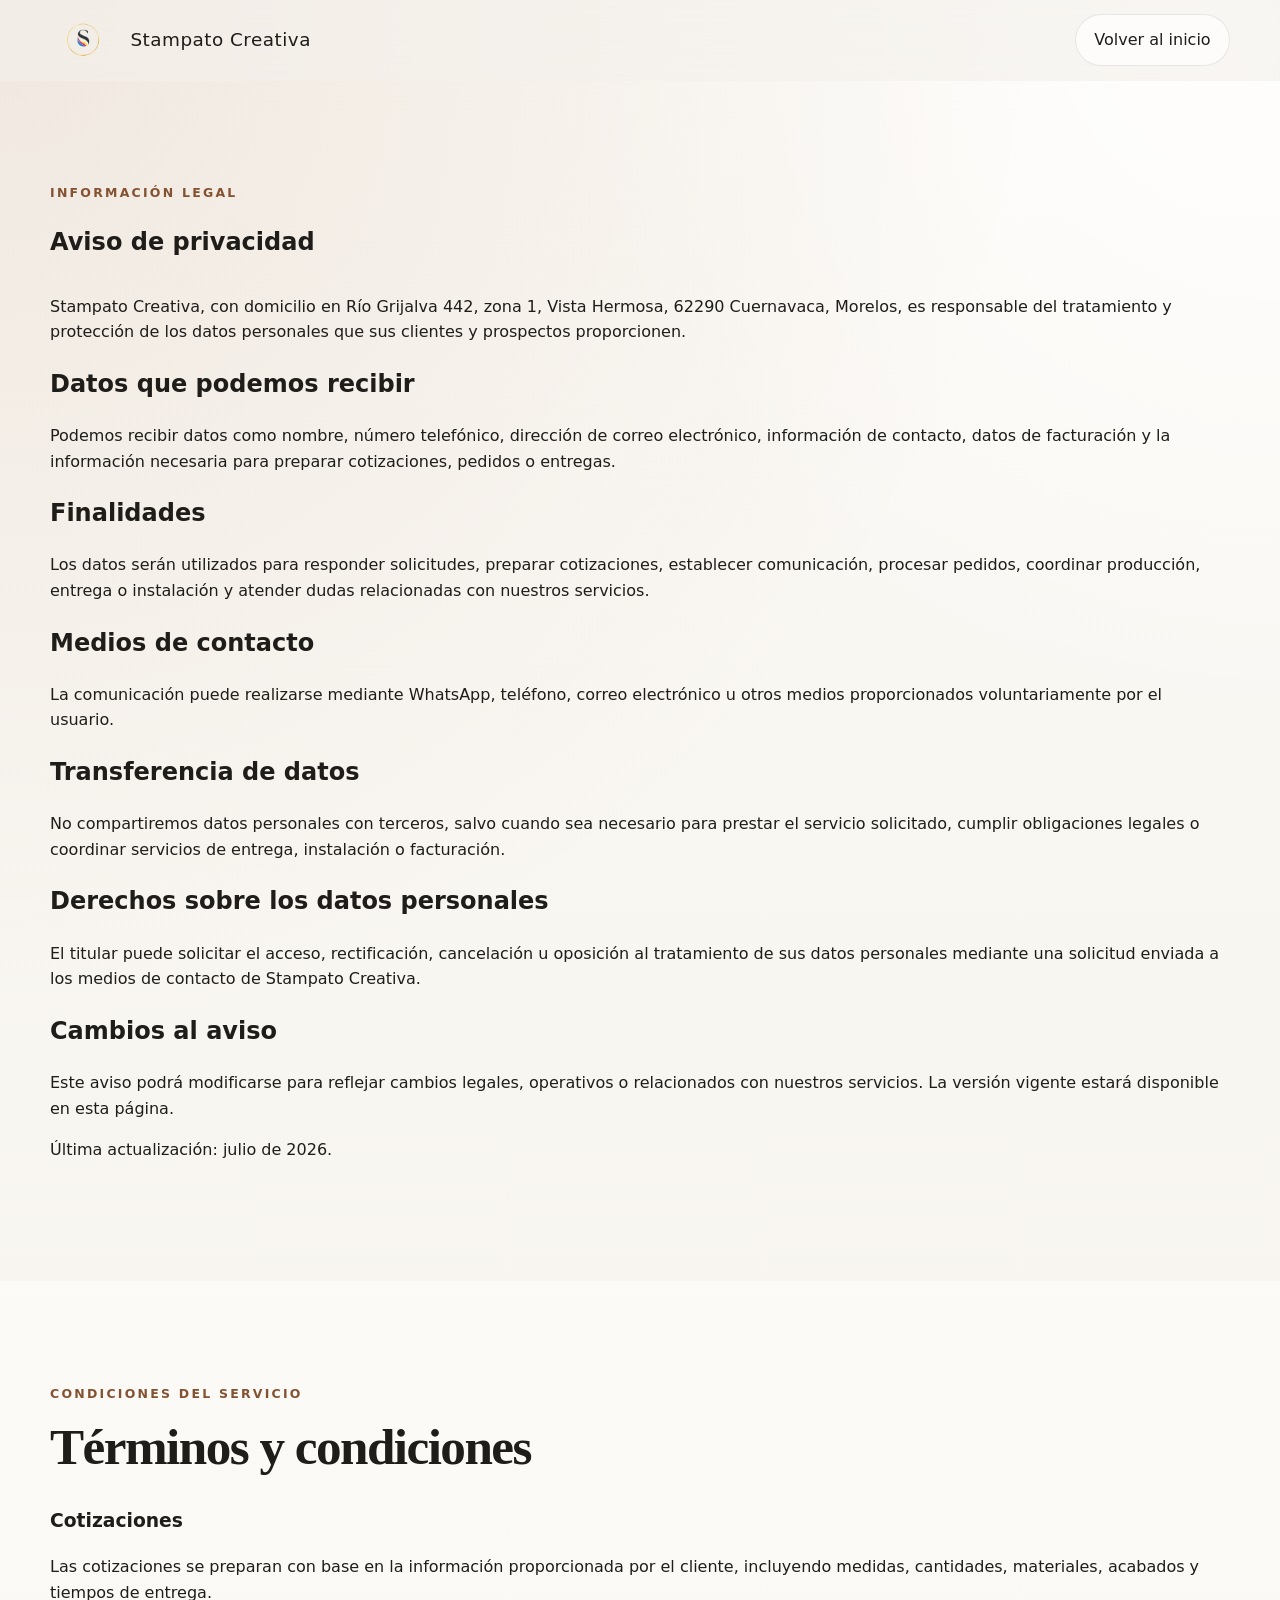
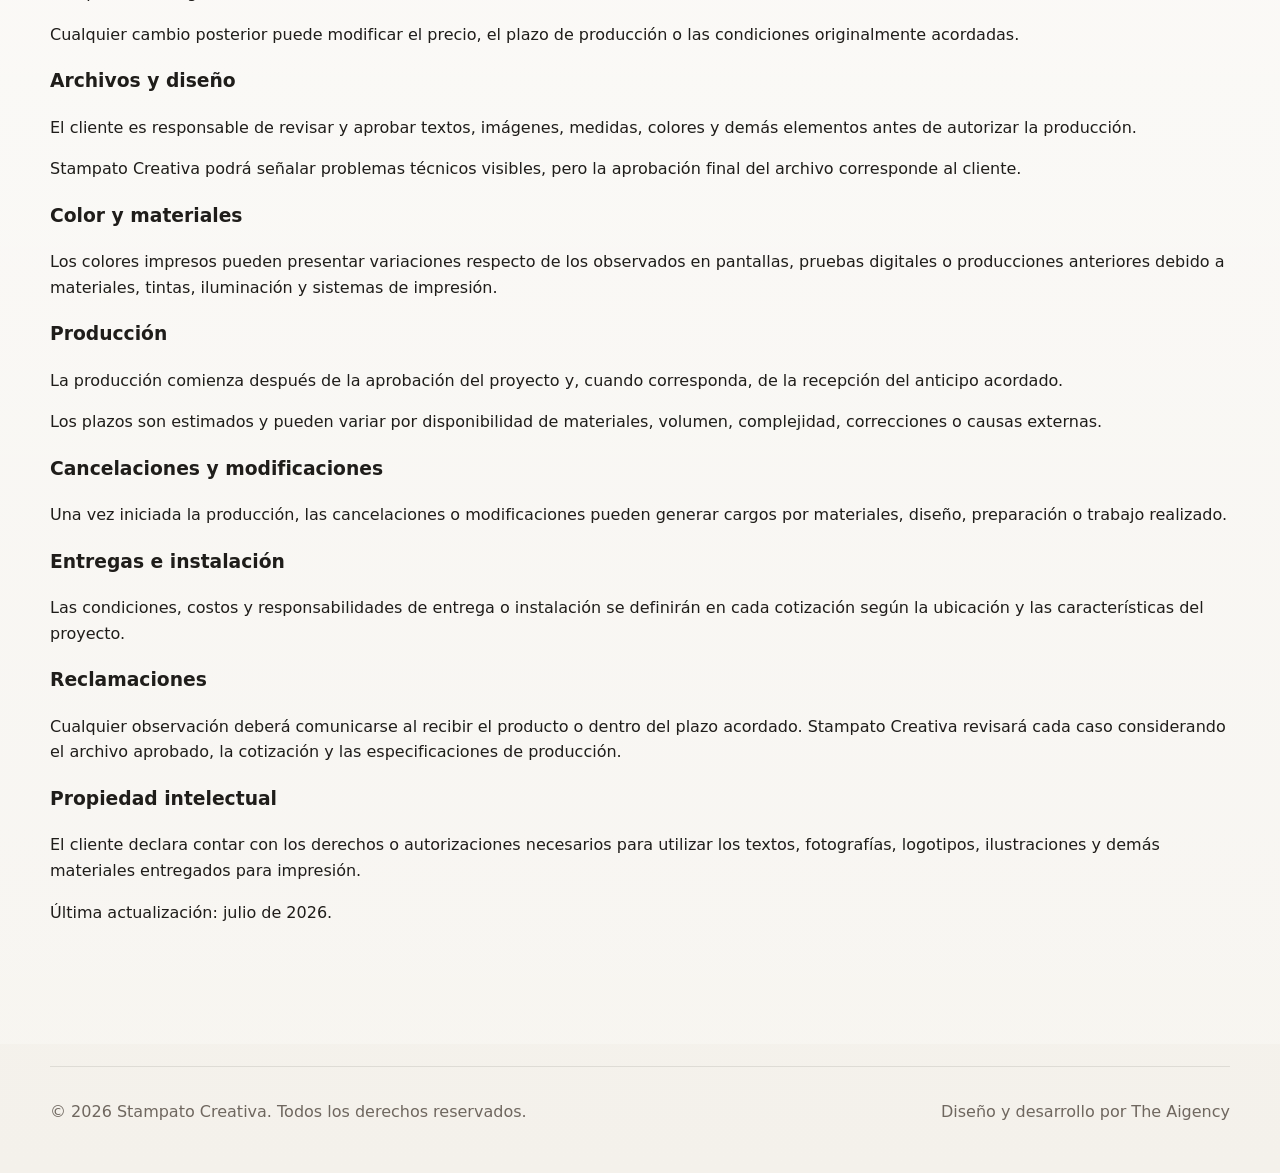
==== legal.html @ fe51afe5 "Mejora contenido visual y agrega página legal - Actualiza textos de servicios, galería, proceso, ven" ====
<!DOCTYPE html>
<html lang="es">
<head>
  <meta charset="UTF-8">
  <meta name="viewport" content="width=device-width, initial-scale=1.0">

  <meta
    name="description"
    content="Aviso de privacidad y términos y condiciones de Stampato Creativa."
  >

  <title>Aviso legal | Stampato Creativa</title>

  <link rel="stylesheet" href="css/styles.css">
</head>

<body>
  <header class="site-header">
    <div class="container header__inner">
      <a class="brand" href="index.html" aria-label="Volver al inicio">
        <img
          class="brand__logo"
          src="images/logo_trans.png"
          alt="Stampato Creativa"
        >
        <span class="brand__text">Stampato Creativa</span>
      </a>

      <a class="button button--ghost" href="index.html">
        Volver al inicio
      </a>
    </div>
  </header>

  <main id="contenido">
    <section class="section" id="privacidad">
      <div class="container">
        <div class="section-heading">
          <p class="eyebrow">Información legal</p>
          <h1>Aviso de privacidad</h1>
        </div>

        <div class="legal-content">
          <p>
            Stampato Creativa, con domicilio en Río Grijalva 442,
            zona 1, Vista Hermosa, 62290 Cuernavaca, Morelos,
            es responsable del tratamiento y protección de los datos
            personales que sus clientes y prospectos proporcionen.
          </p>

          <h2>Datos que podemos recibir</h2>

          <p>
            Podemos recibir datos como nombre, número telefónico,
            dirección de correo electrónico, información de contacto,
            datos de facturación y la información necesaria para preparar
            cotizaciones, pedidos o entregas.
          </p>

          <h2>Finalidades</h2>

          <p>
            Los datos serán utilizados para responder solicitudes,
            preparar cotizaciones, establecer comunicación, procesar pedidos,
            coordinar producción, entrega o instalación y atender dudas
            relacionadas con nuestros servicios.
          </p>

          <h2>Medios de contacto</h2>

          <p>
            La comunicación puede realizarse mediante WhatsApp, teléfono,
            correo electrónico u otros medios proporcionados voluntariamente
            por el usuario.
          </p>

          <h2>Transferencia de datos</h2>

          <p>
            No compartiremos datos personales con terceros, salvo cuando sea
            necesario para prestar el servicio solicitado, cumplir obligaciones
            legales o coordinar servicios de entrega, instalación o facturación.
          </p>

          <h2>Derechos sobre los datos personales</h2>

          <p>
            El titular puede solicitar el acceso, rectificación, cancelación
            u oposición al tratamiento de sus datos personales mediante una
            solicitud enviada a los medios de contacto de Stampato Creativa.
          </p>

          <h2>Cambios al aviso</h2>

          <p>
            Este aviso podrá modificarse para reflejar cambios legales,
            operativos o relacionados con nuestros servicios. La versión
            vigente estará disponible en esta página.
          </p>

          <p>
            Última actualización: julio de 2026.
          </p>
        </div>
      </div>
    </section>

    <section class="section section--soft" id="terminos">
      <div class="container">
        <div class="section-heading">
          <p class="eyebrow">Condiciones del servicio</p>
          <h2>Términos y condiciones</h2>
        </div>

        <div class="legal-content">
          <h3>Cotizaciones</h3>

          <p>
            Las cotizaciones se preparan con base en la información
            proporcionada por el cliente, incluyendo medidas, cantidades,
            materiales, acabados y tiempos de entrega.
          </p>

          <p>
            Cualquier cambio posterior puede modificar el precio,
            el plazo de producción o las condiciones originalmente acordadas.
          </p>

          <h3>Archivos y diseño</h3>

          <p>
            El cliente es responsable de revisar y aprobar textos, imágenes,
            medidas, colores y demás elementos antes de autorizar la producción.
          </p>

          <p>
            Stampato Creativa podrá señalar problemas técnicos visibles,
            pero la aprobación final del archivo corresponde al cliente.
          </p>

          <h3>Color y materiales</h3>

          <p>
            Los colores impresos pueden presentar variaciones respecto de
            los observados en pantallas, pruebas digitales o producciones
            anteriores debido a materiales, tintas, iluminación y sistemas
            de impresión.
          </p>

          <h3>Producción</h3>

          <p>
            La producción comienza después de la aprobación del proyecto
            y, cuando corresponda, de la recepción del anticipo acordado.
          </p>

          <p>
            Los plazos son estimados y pueden variar por disponibilidad
            de materiales, volumen, complejidad, correcciones o causas externas.
          </p>

          <h3>Cancelaciones y modificaciones</h3>

          <p>
            Una vez iniciada la producción, las cancelaciones o modificaciones
            pueden generar cargos por materiales, diseño, preparación o trabajo
            realizado.
          </p>

          <h3>Entregas e instalación</h3>

          <p>
            Las condiciones, costos y responsabilidades de entrega o instalación
            se definirán en cada cotización según la ubicación y las
            características del proyecto.
          </p>

          <h3>Reclamaciones</h3>

          <p>
            Cualquier observación deberá comunicarse al recibir el producto
            o dentro del plazo acordado. Stampato Creativa revisará cada caso
            considerando el archivo aprobado, la cotización y las especificaciones
            de producción.
          </p>

          <h3>Propiedad intelectual</h3>

          <p>
            El cliente declara contar con los derechos o autorizaciones
            necesarios para utilizar los textos, fotografías, logotipos,
            ilustraciones y demás materiales entregados para impresión.
          </p>

          <p>
            Última actualización: julio de 2026.
          </p>
        </div>
      </div>
    </section>
  </main>

  <footer class="site-footer">
    <div class="container footer__inner">
      <p>© 2026 Stampato Creativa. Todos los derechos reservados.</p>

      <p class="footer__credit">
        Diseño y desarrollo por The Aigency
      </p>
    </div>
  </footer>
</body>
</html>
---- css/styles.css ----
:root {
  --bg: #f4f1eb;
  --surface: rgba(255, 255, 255, 0.76);
  --surface-strong: #ffffff;
  --surface-soft: #efe9df;
  --text: #1f1d1a;
  --muted: #6f675f;
  --border: rgba(31, 29, 26, 0.1);
  --accent: #a36d45;
  --accent-strong: #845231;
  --shadow: 0 18px 45px rgba(25, 21, 17, 0.1);
  --radius-lg: 28px;
  --radius-md: 20px;
  --radius-sm: 14px;
  --container: 1180px;
  --transition: 220ms ease;
}

* {
  box-sizing: border-box;
}

html {
  scroll-behavior: smooth;
}

body {
  margin: 0;
  font-family: system-ui, -apple-system, BlinkMacSystemFont, 'Segoe UI', sans-serif;
  color: var(--text);
  background:
    radial-gradient(circle at top left, rgba(163, 109, 69, 0.12), transparent 34%),
    radial-gradient(circle at top right, rgba(255, 255, 255, 0.85), transparent 24%),
    linear-gradient(180deg, #fbf9f5 0%, var(--bg) 100%);
  line-height: 1.6;
  text-rendering: optimizeLegibility;
}

img {
  display: block;
  max-width: 100%;
}

a {
  color: inherit;
  text-decoration: none;
}

button,
a {
  -webkit-tap-highlight-color: transparent;
}

button {
  font: inherit;
}

.container {
  width: min(100% - 2rem, var(--container));
  margin-inline: auto;
}

.section {
  padding: clamp(4.5rem, 8vw, 7rem) 0;
}

.section--soft {
  background: linear-gradient(180deg, rgba(255, 255, 255, 0.5), rgba(255, 255, 255, 0.28));
}

.skip-link {
  position: absolute;
  left: 1rem;
  top: 1rem;
  padding: 0.75rem 1rem;
  background: var(--text);
  color: #fff;
  border-radius: 999px;
  transform: translateY(-180%);
  transition: transform var(--transition);
  z-index: 1000;
}

.skip-link:focus {
  transform: translateY(0);
}

.site-header {
  position: sticky;
  top: 0;
  z-index: 50;
  backdrop-filter: blur(16px);
  background: rgba(244, 241, 235, 0.6);
  border-bottom: 1px solid transparent;
  transition: background var(--transition), border-color var(--transition), box-shadow var(--transition);
}

.site-header.is-scrolled {
  background: rgba(247, 244, 239, 0.9);
  border-bottom-color: var(--border);
  box-shadow: 0 8px 24px rgba(25, 21, 17, 0.06);
}

.header__inner {
  min-height: 5rem;
  display: flex;
  align-items: center;
  justify-content: space-between;
  gap: 1rem;
}

.brand {
  display: inline-flex;
  align-items: center;
  gap: 0.9rem;
  font-weight: 700;
  letter-spacing: 0.03em;
}

.brand__mark {
  width: 2.75rem;
  aspect-ratio: 1;
  display: grid;
  place-items: center;
  border-radius: 50%;
  background: var(--text);
  color: #fff;
  font-size: 0.85rem;
}

.brand__text {
  font-size: 1.15rem;
  font-weight: 400;
}

.brand__logo {
  height: 2.75rem;
  width: auto;
  object-fit: contain;
}

.menu-toggle {
  display: none;
  width: 3rem;
  height: 3rem;
  border: 1px solid var(--border);
  border-radius: 50%;
  background: var(--surface-strong);
  align-items: center;
  justify-content: center;
  gap: 0.25rem;
  flex-direction: column;
  box-shadow: var(--shadow);
  cursor: pointer;
}

.menu-toggle__line {
  width: 1rem;
  height: 2px;
  background: var(--text);
  border-radius: 999px;
}

.site-nav {
  display: flex;
  align-items: center;
  gap: 1rem;
}

.site-nav__list {
  display: flex;
  align-items: center;
  gap: 1.2rem;
  list-style: none;
  margin: 0;
  padding: 0;
}

.site-nav__list a {
  position: relative;
  color: var(--muted);
  font-size: 0.95rem;
  transition: color var(--transition);
}

.site-nav__list a::after {
  content: '';
  position: absolute;
  left: 0;
  bottom: -0.35rem;
  width: 100%;
  height: 2px;
  background: var(--accent);
  transform: scaleX(0);
  transform-origin: left;
  transition: transform var(--transition);
}

.site-nav__list a:hover,
.site-nav__list a:focus-visible {
  color: var(--text);
}

.site-nav__list a:hover::after,
.site-nav__list a:focus-visible::after {
  transform: scaleX(1);
}

.hero__grid {
  display: grid;
  grid-template-columns: minmax(0, 1.05fr) minmax(320px, 0.95fr);
  gap: clamp(2rem, 5vw, 4rem);
  align-items: center;
}

.hero__content {
  padding: clamp(1rem, 2vw, 2rem) 0;
}

.eyebrow {
  margin: 0 0 1rem;
  font-size: 0.78rem;
  font-weight: 700;
  letter-spacing: 0.18em;
  text-transform: uppercase;
  color: var(--accent-strong);
}

.hero__title,
.section-heading h2,
.contact-card h2 {
  margin: 0;
  font-family: 'Iowan Old Style', 'Palatino Linotype', 'Book Antiqua', Georgia, serif;
  font-weight: 600;
  line-height: 1.06;
  letter-spacing: -0.03em;
}

.hero__title {
  font-size: clamp(3rem, 6vw, 5.5rem);
  max-width: 10ch;
}

.hero__lead {
  max-width: 34rem;
  margin: 1.4rem 0 0;
  font-size: clamp(1.02rem, 1.6vw, 1.2rem);
  color: var(--muted);
}

.hero__actions {
  display: flex;
  flex-wrap: wrap;
  gap: 0.85rem;
  margin-top: 2rem;
}

.hero__meta {
  display: flex;
  flex-wrap: wrap;
  gap: 0.75rem;
  list-style: none;
  margin: 2rem 0 0;
  padding: 0;
}

.hero__meta li {
  padding: 0.7rem 1rem;
  border-radius: 999px;
  border: 1px solid var(--border);
  background: rgba(255, 255, 255, 0.6);
  color: var(--muted);
  font-size: 0.92rem;
}

.hero__visual {
  position: relative;
}

.hero-visual__frame {
  position: relative;
  padding: 1rem;
  border-radius: var(--radius-lg);
  background: linear-gradient(180deg, rgba(255, 255, 255, 0.95), rgba(255, 255, 255, 0.68));
  border: 1px solid var(--border);
  box-shadow: var(--shadow);
}

.hero-visual__frame .media {
  aspect-ratio: 9 / 16;
  min-height: 0;
}

.hero-visual__label,
.hero-visual__chip {
  position: absolute;
  left: 2rem;
  right: 2rem;
  max-width: 22rem;
  backdrop-filter: blur(12px);
  background: rgba(255, 255, 255, 0.84);
  border: 1px solid var(--border);
  box-shadow: 0 18px 40px rgba(25, 21, 17, 0.1);
}

.hero-visual__label {
  top: 2rem;
  padding: 1rem 1.15rem;
  border-radius: 18px;
}

.hero-visual__label span {
  display: block;
  font-size: 0.76rem;
  text-transform: uppercase;
  letter-spacing: 0.18em;
  color: var(--accent-strong);
}

.hero-visual__label strong {
  display: block;
  margin-top: 0.5rem;
  font-size: 1rem;
}

.hero-visual__chip {
  bottom: 2rem;
  width: fit-content;
  padding: 0.9rem 1rem;
  border-radius: 999px;
  color: var(--muted);
}

.section-heading {
  margin-bottom: 2rem;
  max-width: 40rem;
}

.section-heading h2,
.contact-card h2 {
  font-size: clamp(2rem, 4vw, 3.2rem);
}

.cards-grid,
.gallery-grid,
.process-grid,
.advantages-grid {
  display: grid;
  gap: 1.2rem;
}

.cards-grid--services,
.gallery-grid {
  grid-template-columns: repeat(12, minmax(0, 1fr));
}

.cards-grid--services .card {
  grid-column: span 4;
}

.gallery-grid .card {
  grid-column: span 6;
}

.process-grid,
.advantages-grid {
  grid-template-columns: repeat(4, minmax(0, 1fr));
}

.card,
.info-card,
.faq-item,
.contact-card,
.info-panel,
.social-panel {
  border: 1px solid var(--border);
  border-radius: var(--radius-lg);
  background: var(--surface);
  box-shadow: var(--shadow);
  backdrop-filter: blur(18px);
}

.card {
  overflow: hidden;
  display: flex;
  flex-direction: column;
  min-height: 100%;
}

.card__body {
  padding: 1.2rem 1.2rem 1.4rem;
  display: grid;
  gap: 0.8rem;
}

.card__body h3,
.info-card h3,
.social-panel h3 {
  margin: 0;
  font-size: 1.2rem;
  line-height: 1.25;
}

.card__body p,
.info-card p,
.faq-item__answer,
.contact-card__lead {
  margin: 0;
  color: var(--muted);
}

.card__actions {
  margin-top: 0.4rem;
}

.media {
  position: relative;
  overflow: hidden;
  background: linear-gradient(135deg, #e7e0d7, #f7f3ed);
  min-height: 16rem;
}

.media img,
.media__fallback {
  width: 100%;
  height: 100%;
  object-fit: cover;
}

.media__fallback {
  position: absolute;
  inset: 0;
  display: grid;
  place-items: center;
  color: var(--muted);
  background:
    linear-gradient(135deg, rgba(255, 255, 255, 0.78), rgba(227, 218, 206, 0.86)),
    repeating-linear-gradient(45deg, rgba(163, 109, 69, 0.08) 0 12px, rgba(255, 255, 255, 0.05) 12px 24px);
  opacity: 0;
  transition: opacity var(--transition);
}

.media__fallback span {
  padding: 0.7rem 1rem;
  border-radius: 999px;
  border: 1px solid var(--border);
  background: rgba(255, 255, 255, 0.72);
}

.media.is-broken img {
  opacity: 0;
}

.media.is-broken .media__fallback {
  opacity: 1;
}

.media--zoomable {
  cursor: zoom-in;
}

.media--service {
  aspect-ratio: 4 / 3;
}

.media--gallery {
  aspect-ratio: 5 / 4;
}

.info-card {
  padding: 1.4rem;
}

.process-grid .info-card,
.advantages-grid .info-card {
  min-height: 100%;
}

.faq {
  display: grid;
  gap: 1rem;
}

.faq-item {
  padding: 1rem 1.2rem;
}

.faq-item summary {
  cursor: pointer;
  list-style: none;
  font-weight: 600;
  font-size: 1.05rem;
}

.faq-item summary::-webkit-details-marker {
  display: none;
}

.faq-item summary::after {
  content: '+';
  float: right;
  color: var(--accent);
  font-size: 1.3rem;
  line-height: 1;
}

.faq-item[open] summary::after {
  content: '–';
}

.faq-item__answer {
  padding-top: 0.8rem;
}

.contact-grid {
  display: grid;
  grid-template-columns: minmax(0, 1.05fr) minmax(0, 0.95fr);
  gap: 1.2rem;
  align-items: start;
}

.contact-card {
  padding: clamp(1.4rem, 3vw, 2rem);
}

.contact-card__lead {
  max-width: 32rem;
  margin-top: 1rem;
}

.contact-card__actions {
  display: flex;
  flex-wrap: wrap;
  gap: 0.85rem;
  margin-top: 1.6rem;
}

.contact-details {
  display: grid;
  gap: 1rem;
}

.info-panel,
.social-panel {
  padding: 1.2rem;
}

.info-panel {
  display: grid;
  gap: 0.9rem;
}

.info-panel__item {
  display: grid;
  gap: 0.25rem;
  padding: 1rem 1.05rem;
  border-radius: var(--radius-md);
  background: rgba(255, 255, 255, 0.7);
  border: 1px solid var(--border);
}

.info-panel__item strong {
  font-size: 1rem;
}

.info-panel__label {
  font-size: 0.76rem;
  letter-spacing: 0.14em;
  text-transform: uppercase;
  color: var(--accent-strong);
}

.social-links {
  display: flex;
  flex-wrap: wrap;
  gap: 0.75rem;
  margin-top: 0.9rem;
}

.social-link {
  padding: 0.8rem 1rem;
  border-radius: 999px;
  border: 1px solid var(--border);
  background: rgba(255, 255, 255, 0.75);
  color: var(--text);
}

.social-link:hover,
.social-link:focus-visible {
  border-color: rgba(163, 109, 69, 0.35);
}

.button {
  display: inline-flex;
  align-items: center;
  justify-content: center;
  gap: 0.5rem;
  min-height: 3rem;
  padding: 0.75rem 1.15rem;
  border-radius: 999px;
  border: 1px solid transparent;
  transition: transform var(--transition), background var(--transition), border-color var(--transition), color var(--transition), box-shadow var(--transition);
  cursor: pointer;
  white-space: nowrap;
}

.button:hover,
.button:focus-visible {
  transform: translateY(-1px);
}

.button--primary {
  color: #fff;
  background: var(--accent);
  box-shadow: 0 12px 24px rgba(163, 109, 69, 0.25);
}

.button--primary:hover,
.button--primary:focus-visible {
  background: var(--accent-strong);
}

.button--ghost {
  background: rgba(255, 255, 255, 0.74);
  border-color: var(--border);
  color: var(--text);
}

.button--small {
  min-height: 2.7rem;
  padding-inline: 1rem;
  font-size: 0.95rem;
}

.site-footer {
  padding: 1.4rem 0 2rem;
}

.footer__inner {
  display: flex;
  align-items: center;
  justify-content: space-between;
  gap: 1rem;
  padding-top: 1rem;
  border-top: 1px solid var(--border);
  color: var(--muted);
}

.footer__year {
  margin: 0;
}

.floating-whatsapp {
  position: fixed;
  right: 1rem;
  bottom: 1rem;
  z-index: 60;
  min-width: 3.5rem;
  min-height: 3.5rem;
  padding: 0 1rem;
  border: none;
  border-radius: 999px;
  background: #128c7e;
  color: #fff;
  box-shadow: 0 18px 32px rgba(18, 140, 126, 0.28);
  cursor: pointer;
}

.floating-whatsapp::before {
  content: 'WhatsApp';
}

.lightbox {
  position: fixed;
  inset: 0;
  z-index: 120;
  display: grid;
  place-items: center;
  padding: 1rem;
}

.lightbox[hidden] {
  display: none !important;
}

.lightbox__backdrop {
  position: absolute;
  inset: 0;
  background: rgba(17, 15, 13, 0.78);
}

.lightbox__dialog {
  position: relative;
  z-index: 1;
  width: min(100%, 980px);
  margin: 0;
  padding: 1rem;
  border-radius: var(--radius-lg);
  background: rgba(255, 255, 255, 0.95);
  box-shadow: 0 28px 80px rgba(0, 0, 0, 0.35);
  overflow: hidden;
  display: grid;
  gap: 0.85rem;
}

.lightbox__image {
  display: block;
  width: 100%;
  aspect-ratio: 16 / 10;
  max-height: 74vh;
  object-fit: cover;
  border-radius: calc(var(--radius-lg) - 0.5rem);
  background: linear-gradient(135deg, #efe9df, #f8f5f0);
}

.lightbox__caption {
  min-height: 1.5rem;
}

.lightbox__close {
  position: absolute;
  top: 0.7rem;
  right: 0.7rem;
  width: 2.5rem;
  height: 2.5rem;
  border: 1px solid var(--border);
  border-radius: 50%;
  background: rgba(255, 255, 255, 0.95);
  cursor: pointer;
  font-size: 1.4rem;
}

.lightbox__caption {
  margin: 0.85rem 0 0;
  color: var(--muted);
  text-align: center;
}

.sr-only {
  position: absolute;
  width: 1px;
  height: 1px;
  padding: 0;
  margin: -1px;
  overflow: hidden;
  clip: rect(0, 0, 0, 0);
  white-space: nowrap;
  border: 0;
}

.reveal {
  opacity: 0;
  transform: translateY(24px);
  transition: opacity 700ms ease, transform 700ms ease;
}

.reveal.is-visible {
  opacity: 1;
  transform: translateY(0);
}

.noscript {
  position: fixed;
  inset: auto 1rem 1rem 1rem;
  padding: 1rem 1.2rem;
  border-radius: var(--radius-md);
  background: #fff;
  border: 1px solid var(--border);
  box-shadow: var(--shadow);
}

@media (max-width: 1024px) {
  .hero__grid,
  .contact-grid {
    grid-template-columns: 1fr;
  }

  .cards-grid--services .card,
  .gallery-grid .card,
  .process-grid,
  .advantages-grid {
    grid-template-columns: repeat(2, minmax(0, 1fr));
  }
}

@media (max-width: 900px) {
  .menu-toggle {
    display: inline-flex;
  }

  .site-nav {
    position: fixed;
    top: 5rem;
    left: 1rem;
    right: 1rem;
    display: grid;
    gap: 1rem;
    padding: 1rem;
    border: 1px solid var(--border);
    border-radius: 24px;
    background: rgba(251, 248, 243, 0.96);
    box-shadow: var(--shadow);
    transform: translateY(-140%);
    opacity: 0;
    pointer-events: none;
    transition: transform var(--transition), opacity var(--transition);
  }

  .site-nav[data-open='true'] {
    transform: translateY(0);
    opacity: 1;
    pointer-events: auto;
  }

  .site-nav__list {
    flex-direction: column;
    align-items: flex-start;
    gap: 0.85rem;
  }

  .header__cta {
    width: 100%;
  }

  .cards-grid--services .card,
  .gallery-grid .card,
  .process-grid,
  .advantages-grid {
    grid-template-columns: 1fr;
  }

  .cards-grid--services .card,
  .gallery-grid .card {
    grid-column: span 12;
  }

  .footer__inner {
    flex-direction: column;
    align-items: flex-start;
  }
}

@media (max-width: 640px) {
  .container {
    width: min(100% - 1.2rem, var(--container));
  }

  .section {
    padding: 4rem 0;
  }

  .hero__title {
    font-size: clamp(2.4rem, 12vw, 3.5rem);
  }

  .hero-visual__frame .media {
    aspect-ratio: 9 / 16;
    min-height: 0;
  }

  .hero-visual__label,
  .hero-visual__chip {
    left: 1rem;
    right: 1rem;
  }

  .hero-visual__label {
    top: 1rem;
  }

  .hero-visual__chip {
    bottom: 1rem;
  }

  .floating-whatsapp {
    min-width: 3.15rem;
  }

  .floating-whatsapp::before {
    content: 'WA';
  }
}

body.nav-open {
  overflow: hidden;
}

body.lightbox-open {
  overflow: hidden;
}
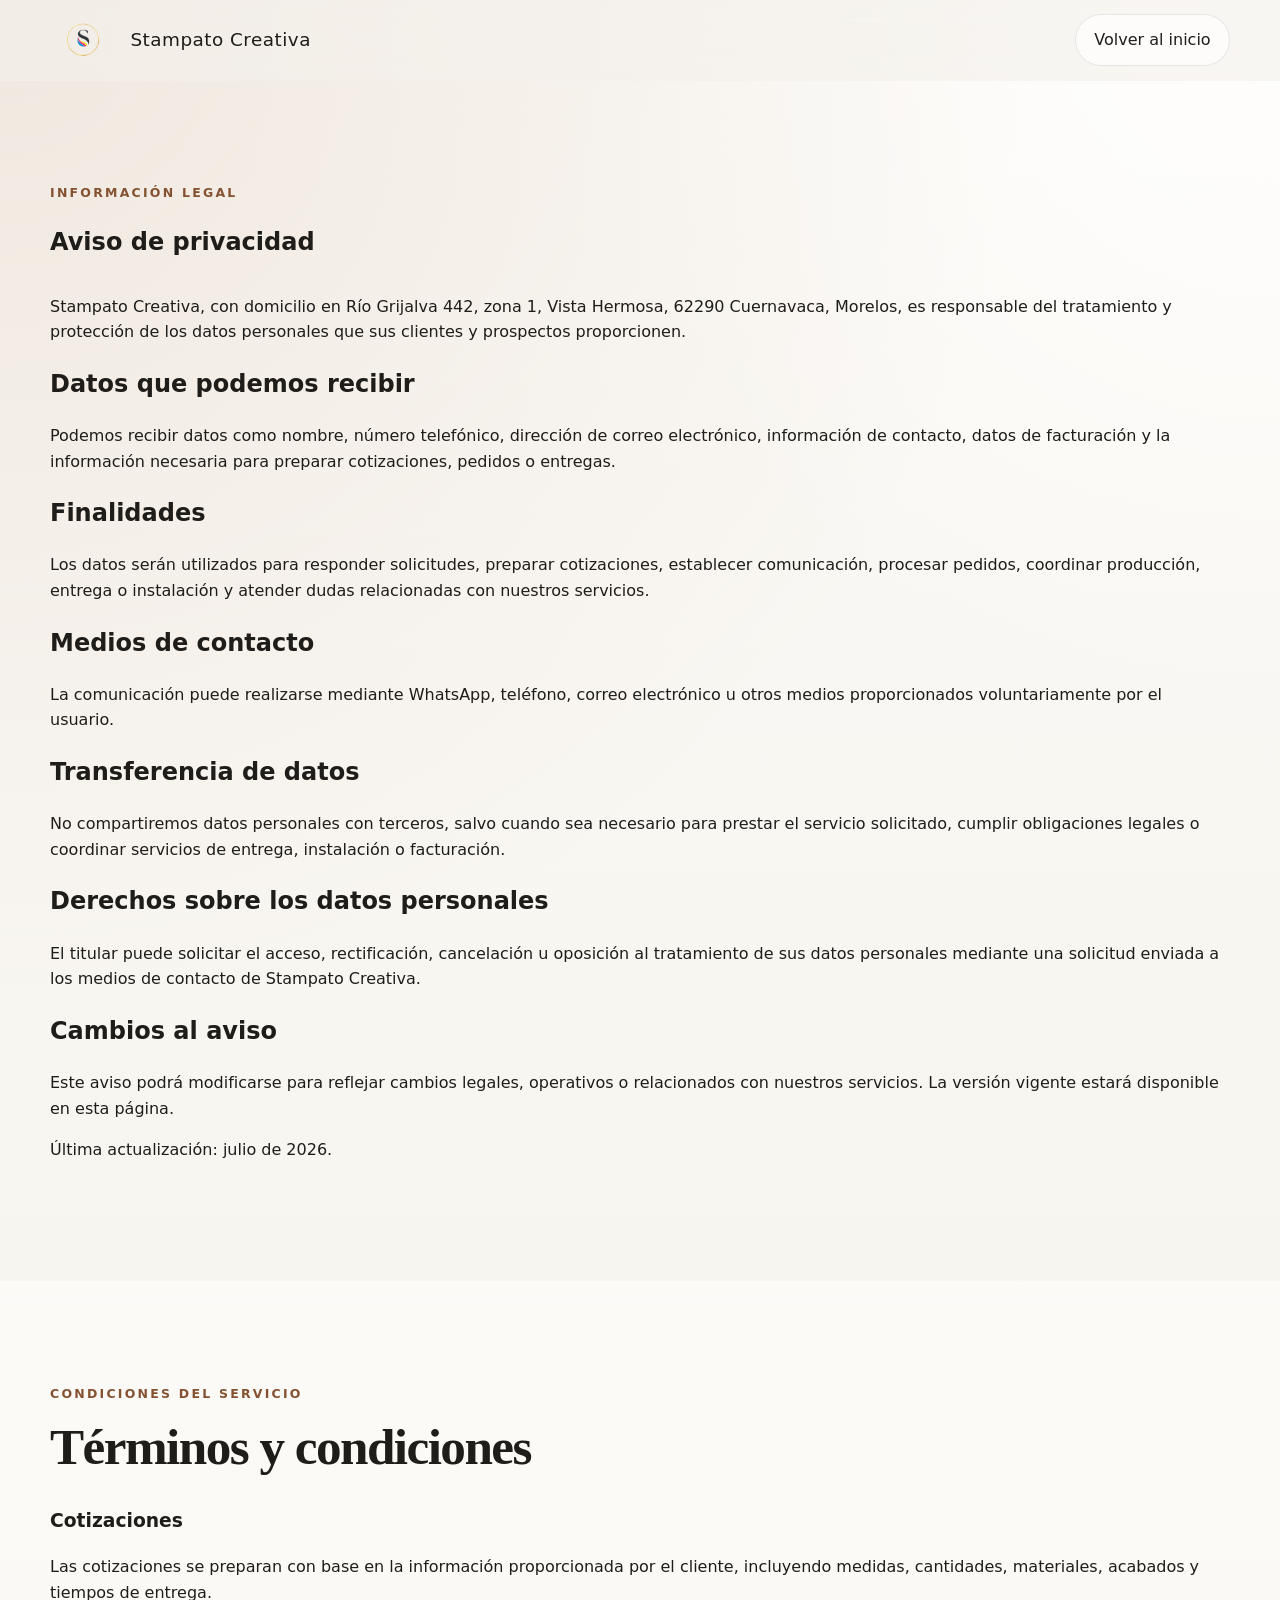
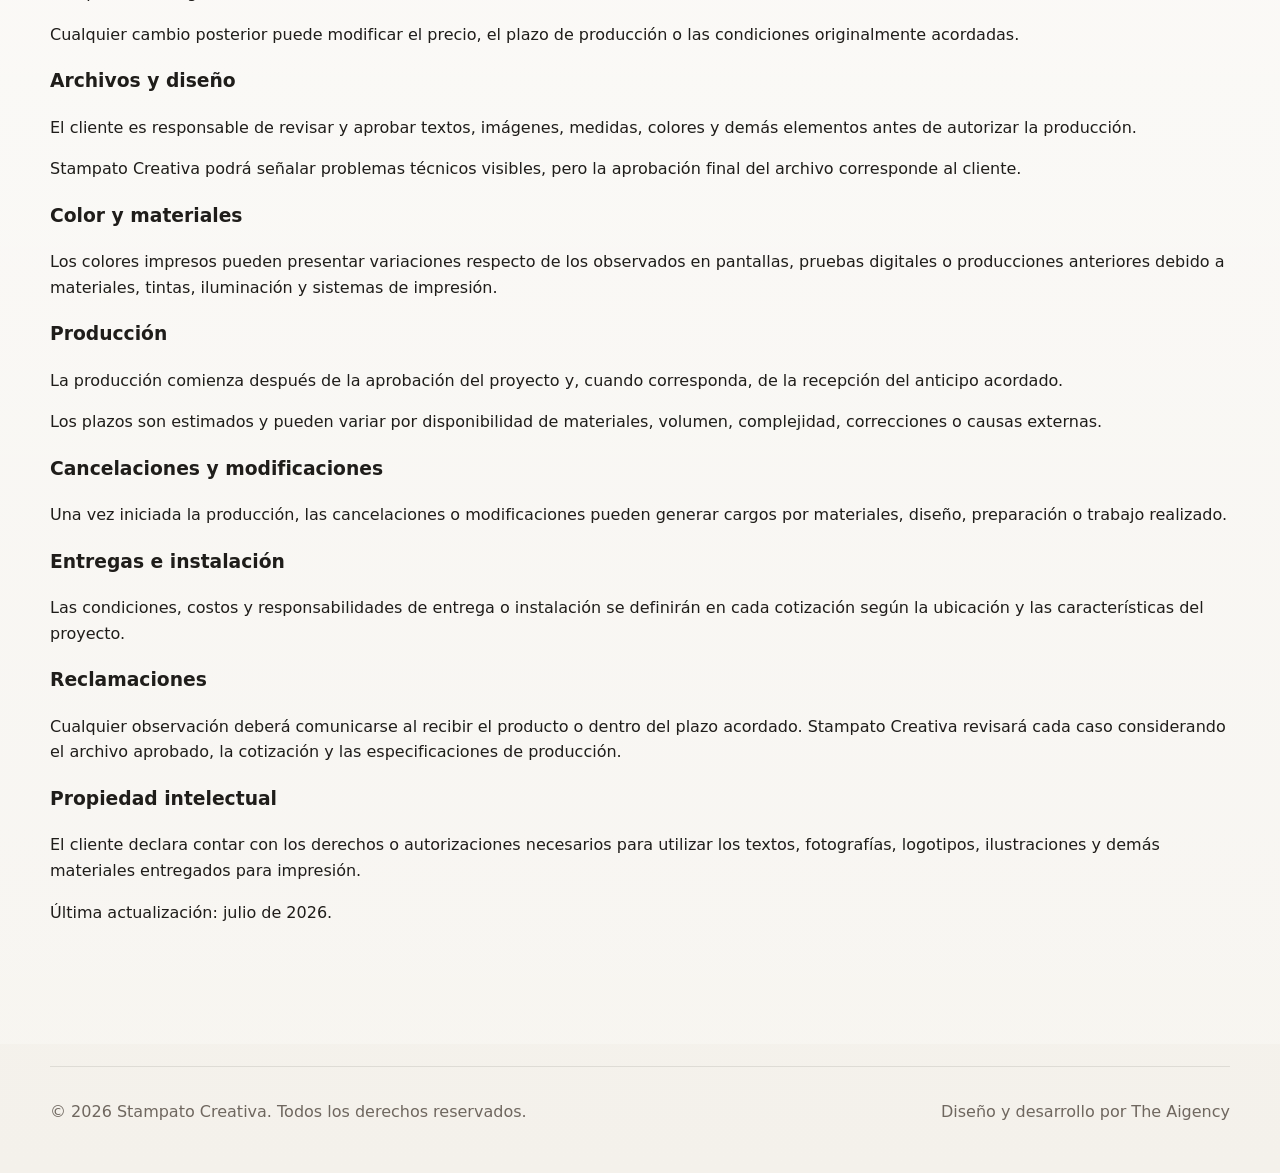
==== commit f48f659a: "Optimiza imágenes para mejorar carga móvil - Convierte las imágenes del sitio de PNG a WebP  - Actua" ====
--- a/legal.html
+++ b/legal.html
@@ -20,7 +20,7 @@
       <a class="brand" href="index.html" aria-label="Volver al inicio">
         <img
           class="brand__logo"
-          src="images/logo_trans.png"
+          src="images/webp/logo_trans.webp"
           alt="Stampato Creativa"
         >
         <span class="brand__text">Stampato Creativa</span>
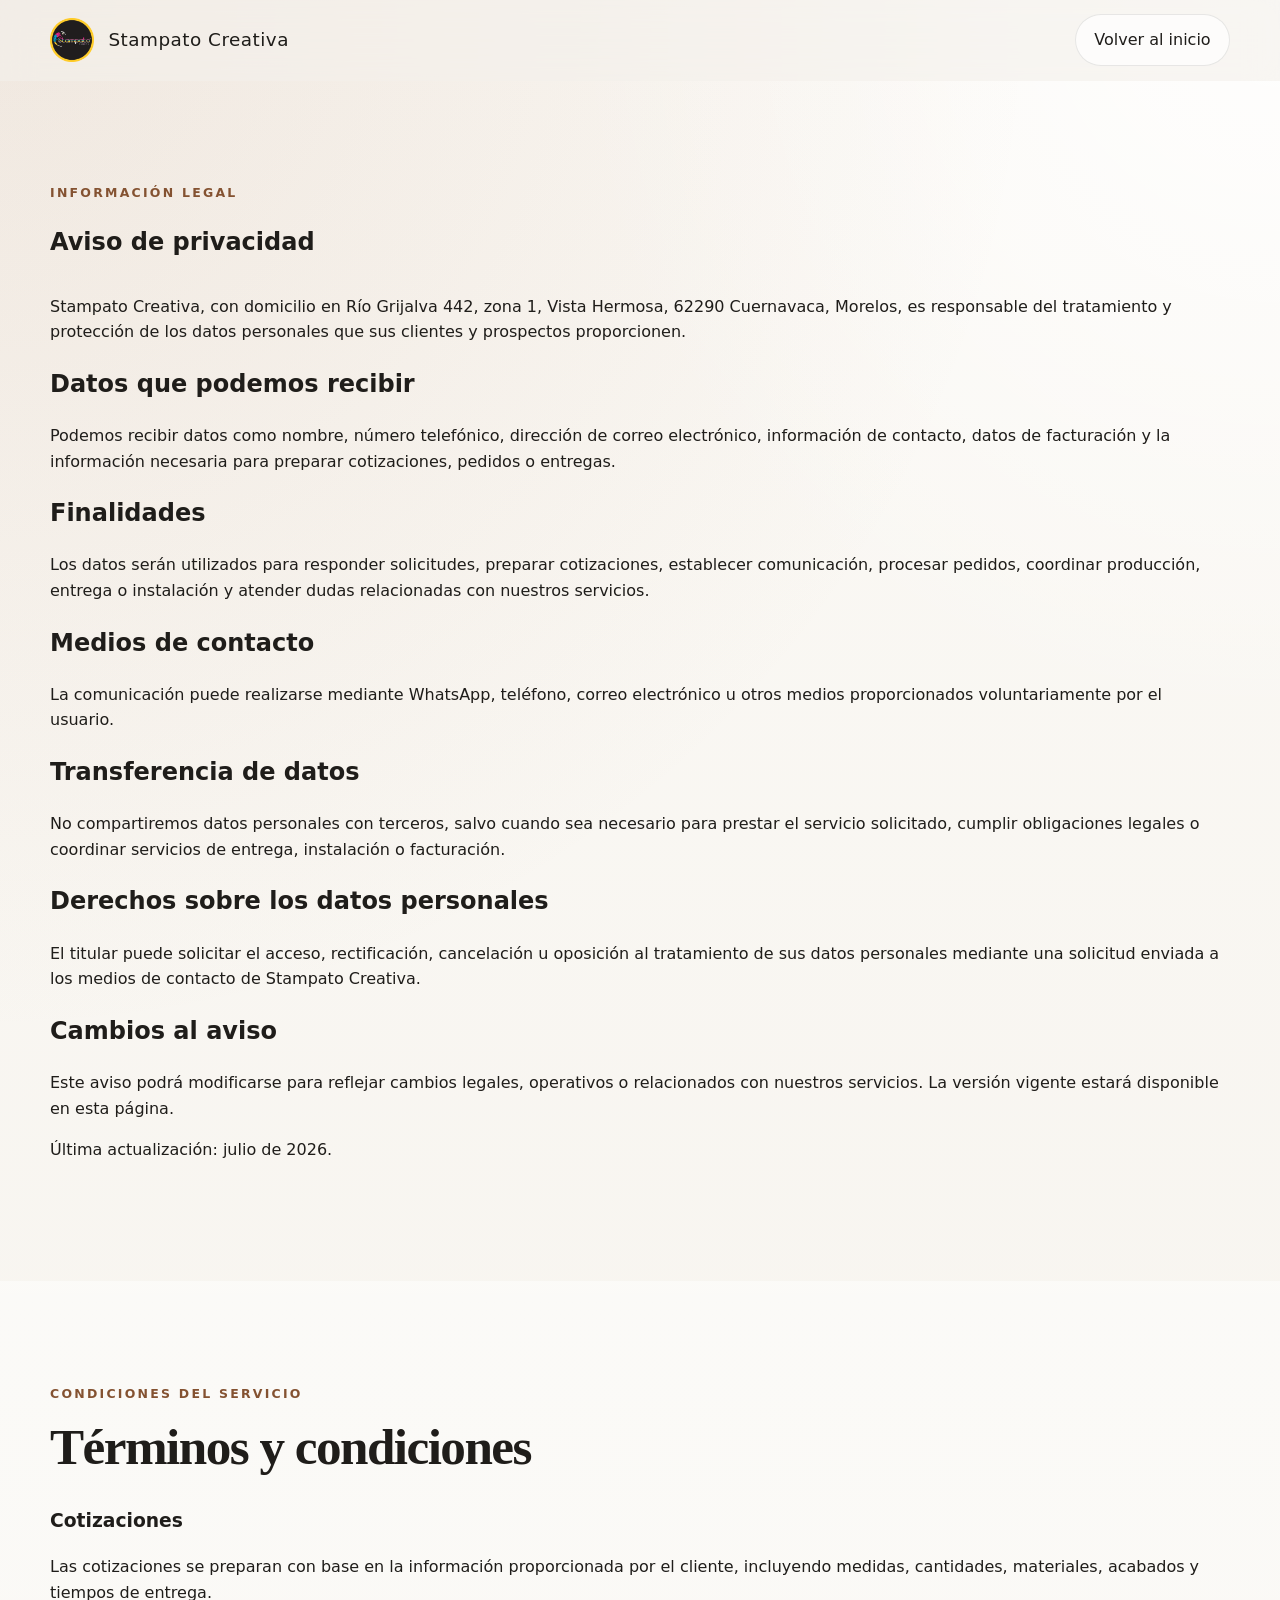
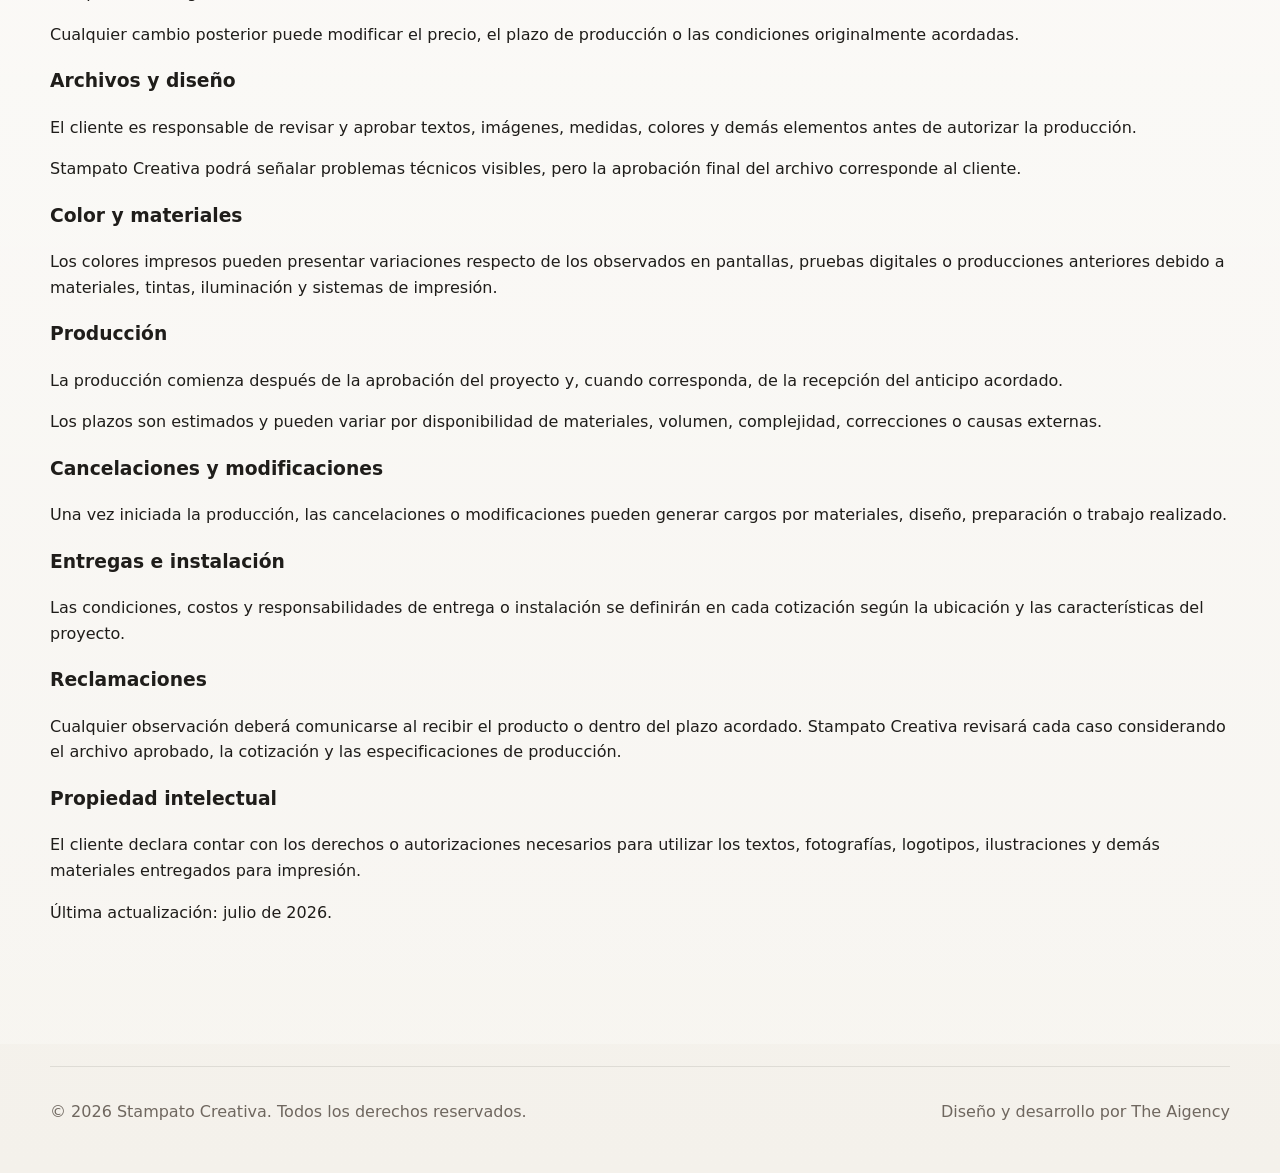
==== commit a9e6abbc: "Cambio de Logo & Ajuste de legales" ====
--- a/legal.html
+++ b/legal.html
@@ -20,7 +20,7 @@
       <a class="brand" href="index.html" aria-label="Volver al inicio">
         <img
           class="brand__logo"
-          src="images/webp/logo_trans.webp"
+          src="images/webp/logostampato.webp"
           alt="Stampato Creativa"
         >
         <span class="brand__text">Stampato Creativa</span>
